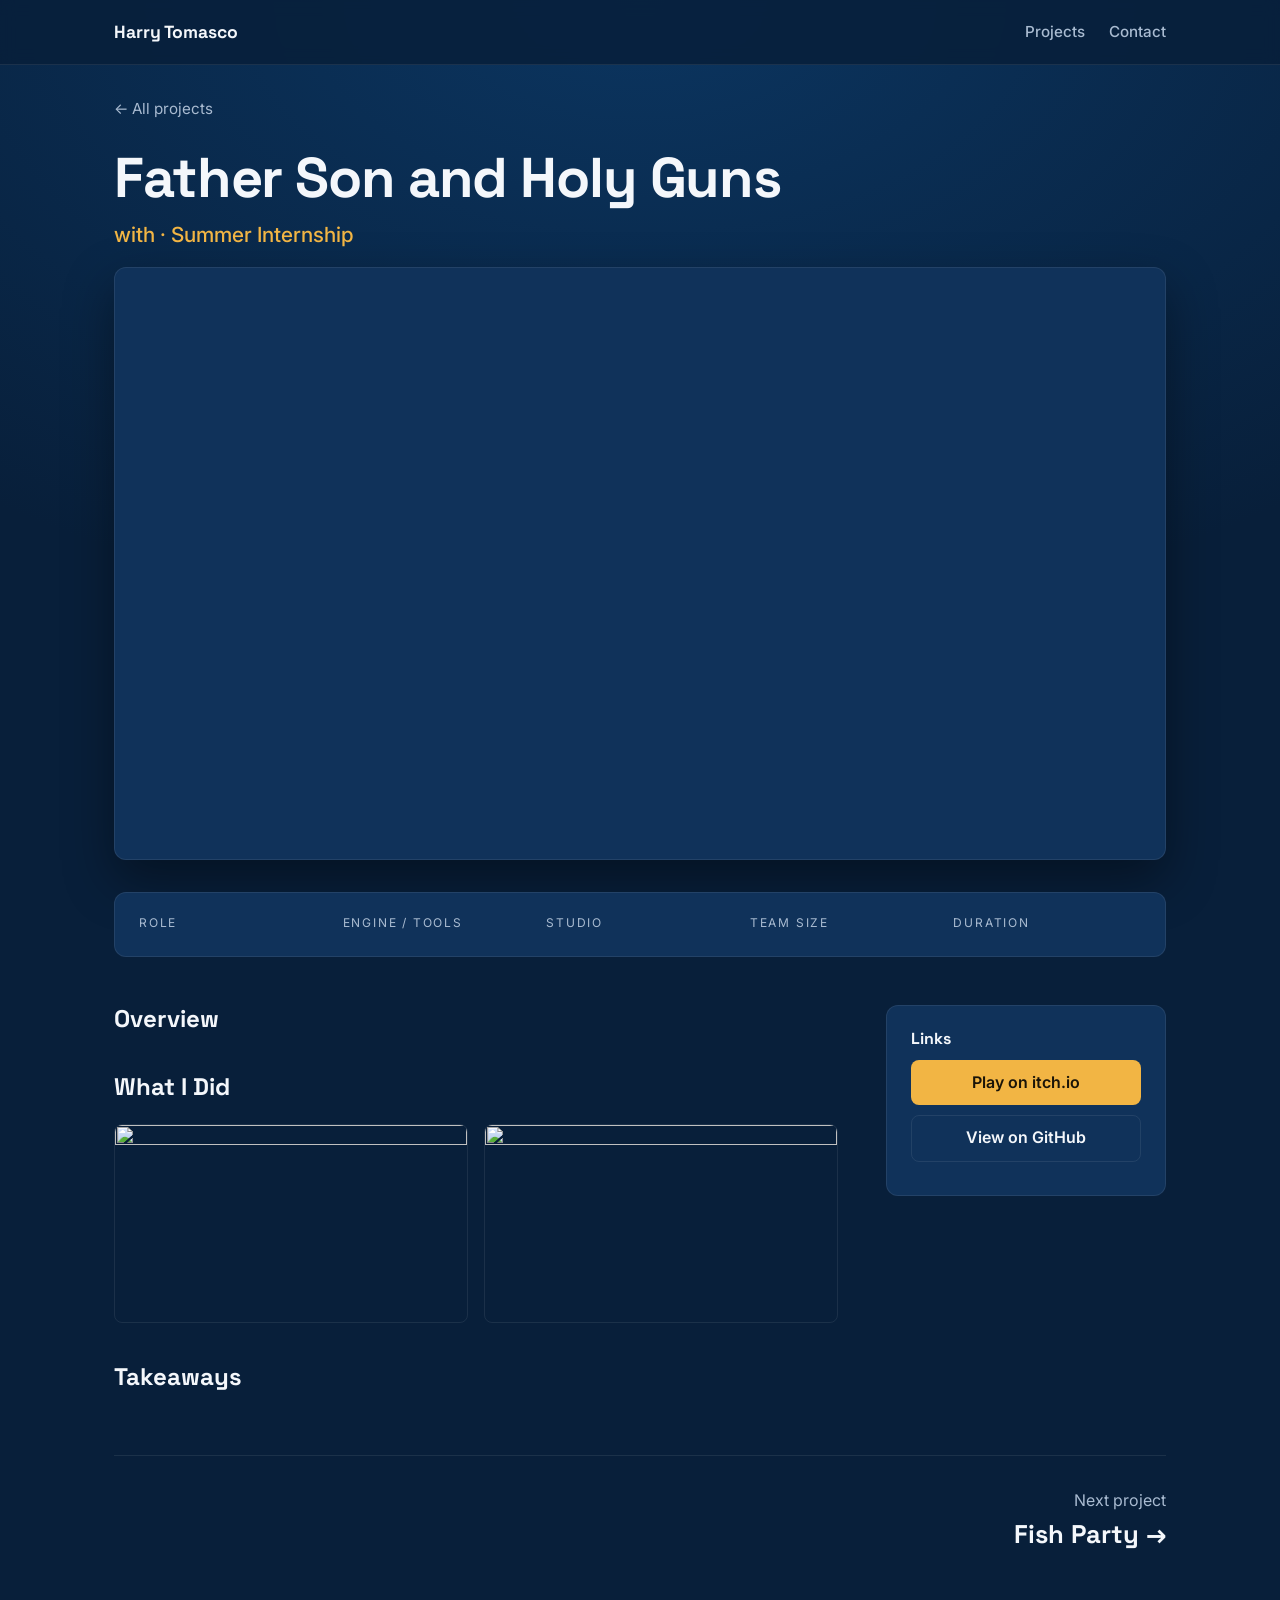
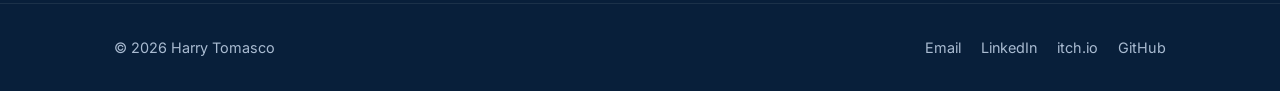
==== projects/father-son-and-holy-guns.html @ 07d0d864 "added all sub pages" ====
<!DOCTYPE html>
<html lang="en">
<head>
  <meta charset="UTF-8">
  <meta name="viewport" content="width=device-width, initial-scale=1.0">
  <title>Father Son and Holy Guns — Harry Tomasco</title>
  <!-- "../" because this file is one folder down from the site root -->
  <link rel="stylesheet" href="../css/style.css">
</head>
<body>

  <nav class="nav">
    <div class="container">
      <a class="nav-name" href="../index.html">Harry Tomasco</a>
      <div class="nav-links">
        <a href="../index.html#projects">Projects</a>
        <a href="../index.html#contact">Contact</a>
      </div>
    </div>
  </nav>

  <main class="container">
    <a class="back-link" href="../index.html#projects">&larr; All projects</a>

    <!-- ===== TITLE ===== -->
    <header class="project-header">
      <h1>Father Son and Holy Guns</h1>
      <p class="subtitle">with <!-- STUDIO NAME --> &middot; Summer Internship</p>
    </header>

    <!-- ===== MAIN MEDIA (pick ONE, delete the others) ===== -->
    <div class="media-main">
      <!-- Option A: YouTube — replace VIDEO_ID with the part after "watch?v=" -->
      <div class="video-embed">
        <iframe src="https://www.youtube.com/embed/VIDEO_ID" title="Father Son and Holy Guns video" allowfullscreen></iframe>
      </div>

      <!-- Option B: image or GIF
      <img src="../images/father-son-and-holy-guns/main.gif" alt="Father Son and Holy Guns gameplay"> -->

      <!-- Option C: looping MP4
      <video src="../images/father-son-and-holy-guns/main.mp4" autoplay loop muted playsinline></video> -->
    </div>

    <!-- ===== QUICK FACTS (edit labels or delete rows freely) ===== -->
    <dl class="meta">
      <div><dt>Role</dt><dd><!-- YOUR ROLE --></dd></div>
      <div><dt>Engine / Tools</dt><dd><!-- e.g. Unity, FMOD --></dd></div>
      <div><dt>Studio</dt><dd><!-- STUDIO NAME --></dd></div>
      <div><dt>Team Size</dt><dd><!-- e.g. 4 --></dd></div>
      <div><dt>Duration</dt><dd><!-- e.g. 12 weeks --></dd></div>
    </dl>

    <!-- ===== WRITEUP + SIDEBAR ===== -->
    <div class="project-layout">

      <article class="writeup">
        <h2>Overview</h2>
        <p><!-- YOUR TEXT HERE --></p>

        <h2>What I Did</h2>
        <p><!-- YOUR TEXT HERE --></p>
        <!-- Bullet list version:
        <ul>
          <li></li>
        </ul> -->

        <!-- Screenshot / GIF gallery — copy a <figure> per image -->
        <div class="gallery">
          <figure>
            <img src="../images/father-son-and-holy-guns/shot1.png" alt="">
            <figcaption><!-- OPTIONAL CAPTION --></figcaption>
          </figure>
          <figure>
            <img src="../images/father-son-and-holy-guns/shot2.png" alt="">
            <figcaption></figcaption>
          </figure>
        </div>

        <h2>Takeaways</h2>
        <p><!-- YOUR TEXT HERE --></p>
      </article>

      <aside class="sidebar">
        <h3>Links</h3>
        <!-- Delete any you don't need -->
        <a class="button" href="#">Play on itch.io</a>
        <a class="button secondary" href="#">View on GitHub</a>
      </aside>

    </div>

    <!-- ===== NEXT PROJECT ===== -->
    <a class="next-project" href="fish-party.html">
      Next project
      <strong>Fish Party &rarr;</strong>
    </a>
  </main>

  <footer class="footer">
    <div class="container">
      <span>&copy; 2026 Harry Tomasco</span>
      <div class="footer-links">
        <a href="mailto:YOUR_EMAIL_HERE">Email</a>
        <a href="#">LinkedIn</a>
        <a href="#">itch.io</a>
        <a href="#">GitHub</a>
      </div>
    </div>
  </footer>

</body>
</html>
---- css/style.css ----
/* =========================================================
   Harry Tomasco — Portfolio styles
   Change the variables below to restyle the whole site.
   ========================================================= */
@import url("https://fonts.googleapis.com/css2?family=Space+Grotesk:wght@500;700&family=Inter:wght@400;500;600&display=swap");

:root {
  --bg: #081f3a;            /* page background */
  --bg-2: #0b3560;          /* glow at the top of the page */
  --card: #10325a;          /* card / panel color */
  --border: rgba(255, 255, 255, 0.08);
  --text: #f4f7fb;
  --text-dim: #a9bbd1;
  --accent: #f2b544;        /* buttons, subtitle */
  --on-accent: #1a1408;     /* text on buttons */
  --accent-2: #4fd1c5;      /* tags */
  --radius: 12px;
  --max-width: 1100px;
  --font-head: "Space Grotesk", system-ui, sans-serif;
  --font-body: "Inter", system-ui, sans-serif;
}

* { box-sizing: border-box; }

html { scroll-behavior: smooth; background: var(--bg); }

body {
  margin: 0;
  background: radial-gradient(ellipse 120% 900px at top, var(--bg-2) 0%, var(--bg) 70%) no-repeat var(--bg);
  min-height: 100vh;
  color: var(--text);
  font-family: var(--font-body);
  line-height: 1.6;
}

h1, h2, h3 { font-family: var(--font-head); line-height: 1.15; }

a { color: var(--accent); }

img { max-width: 100%; }

.container {
  max-width: var(--max-width);
  margin: 0 auto;
  padding: 0 1.5rem;
}

/* ===== Nav ===== */
.nav {
  position: sticky;
  top: 0;
  z-index: 10;
  background: color-mix(in srgb, var(--bg) 85%, transparent);
  backdrop-filter: blur(8px);
  border-bottom: 1px solid var(--border);
}
.nav .container {
  display: flex;
  align-items: center;
  justify-content: space-between;
  height: 64px;
}
.nav-name {
  font-family: var(--font-head);
  font-weight: 700;
  color: var(--text);
  text-decoration: none;
  font-size: 1.1rem;
}
.nav-links { display: flex; gap: 1.5rem; }
.nav-links a {
  color: var(--text-dim);
  text-decoration: none;
  font-weight: 500;
  font-size: 0.95rem;
}
.nav-links a:hover { color: var(--text); }

/* ===== Hero ===== */
.hero {
  text-align: center;
  padding: 5rem 0 3rem;
}
.hero h1 {
  margin: 0;
  font-size: clamp(2.5rem, 7vw, 4.5rem);
  letter-spacing: -0.02em;
}
.subtitle {
  margin: 0.5rem 0 0;
  font-size: clamp(1rem, 2.5vw, 1.3rem);
  color: var(--accent);
  font-weight: 500;
}
.hero-blurb {
  max-width: 600px;
  margin: 1rem auto 0;
  color: var(--text-dim);
}
.hero-blurb:empty { display: none; }

.hero-media {
  margin: 3rem auto 0;
  max-width: 900px;
  border-radius: var(--radius);
  overflow: hidden;
  border: 1px solid var(--border);
  box-shadow: 0 20px 60px rgba(0, 0, 0, 0.45),
              0 0 0 1px color-mix(in srgb, var(--accent) 15%, transparent);
  background: var(--card);
  aspect-ratio: 16 / 9;
}
.hero-media img,
.hero-media video {
  width: 100%;
  height: 100%;
  object-fit: cover;
  display: block;
}

/* ===== FunRug Studio blurb ===== */
.studio-blurb {
  display: flex;
  align-items: center;
  justify-content: center;
  gap: 1.75rem;
  max-width: 800px;
  padding-top: 3.5rem;
  padding-bottom: 1rem;
}
.studio-logo {
  width: 110px;
  height: 110px;
  object-fit: contain;
  flex-shrink: 0;
}
.studio-blurb p { margin: 0 0 0.5rem; color: var(--text-dim); font-size: 1.05rem; }

/* Plain text link instead of a button */
.text-link {
  color: var(--text);
  text-decoration: none;
  font-weight: 500;
  border-bottom: 1px solid var(--border);
  padding-bottom: 2px;
}
.text-link:hover { color: var(--accent); border-color: var(--accent); }

/* ===== Section headings ===== */
.section { padding: 3rem 0 4rem; }
.section-title {
  font-size: 0.85rem;
  font-family: var(--font-body);
  font-weight: 600;
  letter-spacing: 0.2em;
  text-transform: uppercase;
  color: var(--text-dim);
  display: flex;
  align-items: center;
  gap: 1rem;
  margin: 0 0 2rem;
}
.section-title::after {
  content: "";
  flex: 1;
  height: 1px;
  background: var(--border);
}

/* ===== Project cards ===== */
.project-grid {
  display: grid;
  gap: 3.5rem;   /* space between project cards */
}

.project-card {
  display: grid;
  grid-template-columns: 2fr 3fr;   /* text ~40% on the left, media ~60% on the right */
  background: var(--card);
  border: 1px solid var(--border);
  border-radius: var(--radius);
  overflow: hidden;
  transition: transform 0.2s, box-shadow 0.2s;
}
.project-card:hover {
  transform: translateY(-4px);
  box-shadow: 0 16px 40px rgba(0, 0, 0, 0.4);
}

.project-media {
  display: block;
  order: 2;          /* puts media on the right; delete this line to move it left */
  min-height: 300px;
  background: linear-gradient(135deg, var(--bg-2), var(--bg));
  overflow: hidden;
}
.project-media img,
.project-media video {
  width: 100%;
  height: 100%;
  object-fit: cover;
  display: block;
  transition: transform 0.4s;
}
.project-card:hover .project-media img { transform: scale(1.03); }

.project-body {
  display: flex;
  flex-direction: column;
  justify-content: center;
  padding: 2rem 2.25rem;
}

.project-logo {
  max-width: 100%;
  max-height: 90px;
  width: auto;
  object-fit: contain;
  align-self: flex-start;
  margin-bottom: 1rem;
}
.project-body h3 { margin: 0 0 1rem; font-size: 1.8rem; }
.project-body p { margin: 0 0 1.5rem; color: var(--text-dim); }

/* Small labels like "Unity" or "Systems Design" */
.tags {
  display: flex;
  flex-wrap: wrap;
  gap: 0.4rem;
  margin: 0 0 0.75rem;
  list-style: none;
  padding: 0;
}
.tags:empty { display: none; }
.tags li {
  font-size: 0.75rem;
  font-weight: 600;
  color: var(--accent-2);
  background: color-mix(in srgb, var(--accent-2) 10%, transparent);
  border: 1px solid color-mix(in srgb, var(--accent-2) 25%, transparent);
  padding: 0.15rem 0.6rem;
  border-radius: 999px;
}

/* ===== Buttons ===== */
.button {
  display: inline-block;
  align-self: flex-start;
  background: var(--accent);
  color: var(--on-accent);
  text-decoration: none;
  font-weight: 600;
  padding: 0.6rem 1.2rem;
  border-radius: 8px;
  transition: transform 0.15s, filter 0.15s;
}
.button:hover { transform: translateY(-2px); filter: brightness(1.08); }

.button.secondary {
  background: transparent;
  color: var(--text);
  border: 1px solid var(--border);
}
.button.secondary:hover { border-color: var(--accent); }

.button-row { display: flex; flex-wrap: wrap; gap: 0.75rem; margin: 1.5rem 0; }

/* ===== Footer ===== */
.footer {
  border-top: 1px solid var(--border);
  padding: 2rem 0;
  color: var(--text-dim);
  font-size: 0.9rem;
}
.footer .container {
  display: flex;
  flex-wrap: wrap;
  justify-content: space-between;
  gap: 1rem;
}
.footer-links { display: flex; gap: 1.25rem; }
.footer-links a { color: var(--text-dim); text-decoration: none; }
.footer-links a:hover { color: var(--accent); }

/* =========================================================
   Project pages
   ========================================================= */
.back-link {
  display: inline-block;
  margin-top: 2rem;
  color: var(--text-dim);
  text-decoration: none;
  font-size: 0.95rem;
}
.back-link:hover { color: var(--accent); }

.project-header { padding: 1.5rem 0 1rem; }
.project-header h1 {
  margin: 0;
  font-size: clamp(2.2rem, 6vw, 3.5rem);
  letter-spacing: -0.02em;
}
.project-header .subtitle:empty { display: none; }

/* Role / Engine / Team / Duration row */
.meta {
  display: grid;
  grid-template-columns: repeat(auto-fit, minmax(160px, 1fr));
  gap: 1rem;
  margin: 2rem 0;
  padding: 1.25rem 1.5rem;
  background: var(--card);
  border: 1px solid var(--border);
  border-radius: var(--radius);
}
.meta dt {
  font-size: 0.75rem;
  letter-spacing: 0.15em;
  text-transform: uppercase;
  color: var(--text-dim);
}
.meta dd { margin: 0.25rem 0 0; font-weight: 600; }

.media-main {
  border-radius: var(--radius);
  overflow: hidden;
  border: 1px solid var(--border);
  box-shadow: 0 20px 50px rgba(0, 0, 0, 0.4);
  background: var(--card);
}
.media-main img,
.media-main video { width: 100%; display: block; }

/* 16:9 YouTube embed */
.video-embed { position: relative; aspect-ratio: 16 / 9; }
.video-embed iframe {
  position: absolute;
  inset: 0;
  width: 100%;
  height: 100%;
  border: 0;
}

/* Two-column layout: writeup on the left, sidebar on the right */
.project-layout {
  display: grid;
  grid-template-columns: 1fr 280px;
  gap: 3rem;
  margin: 3rem 0;
}
.writeup h2 { font-size: 1.5rem; margin: 2.5rem 0 0.75rem; }
.writeup h2:first-child { margin-top: 0; }
.writeup p, .writeup li { color: var(--text-dim); }

.sidebar {
  align-self: start;
  position: sticky;
  top: 88px;
  background: var(--card);
  border: 1px solid var(--border);
  border-radius: var(--radius);
  padding: 1.5rem;
}
.sidebar h3 { margin: 0 0 0.75rem; font-size: 1rem; }
.sidebar .button { display: block; text-align: center; margin-bottom: 0.6rem; }

/* Screenshot / GIF gallery */
.gallery {
  display: grid;
  grid-template-columns: repeat(auto-fill, minmax(260px, 1fr));
  gap: 1rem;
  margin: 1.5rem 0;
}
.gallery figure { margin: 0; }
.gallery img,
.gallery video {
  width: 100%;
  aspect-ratio: 16 / 9;
  object-fit: cover;
  border-radius: 8px;
  border: 1px solid var(--border);
  display: block;
}
.gallery figcaption {
  font-size: 0.85rem;
  color: var(--text-dim);
  margin-top: 0.4rem;
}
.gallery figcaption:empty { display: none; }

/* Next project link at the bottom */
.next-project {
  display: block;
  text-align: right;
  padding: 2rem 0 3rem;
  border-top: 1px solid var(--border);
  text-decoration: none;
  color: var(--text-dim);
}
.next-project strong {
  display: block;
  font-family: var(--font-head);
  font-size: 1.6rem;
  color: var(--text);
}
.next-project:hover strong { color: var(--accent); }

/* ===== Mobile ===== */
@media (max-width: 800px) {
  .project-card { grid-template-columns: 1fr; }
  .project-media { order: 0; min-height: 0; aspect-ratio: 16 / 9; }
  .project-body { padding: 1.5rem; }
  .project-grid { gap: 2.5rem; }
  .project-layout { grid-template-columns: 1fr; gap: 2rem; }
  .sidebar { position: static; }
  .nav-links { gap: 1rem; }
  .hero { padding-top: 3rem; }
  .studio-blurb { flex-direction: column; text-align: center; gap: 1rem; }
}
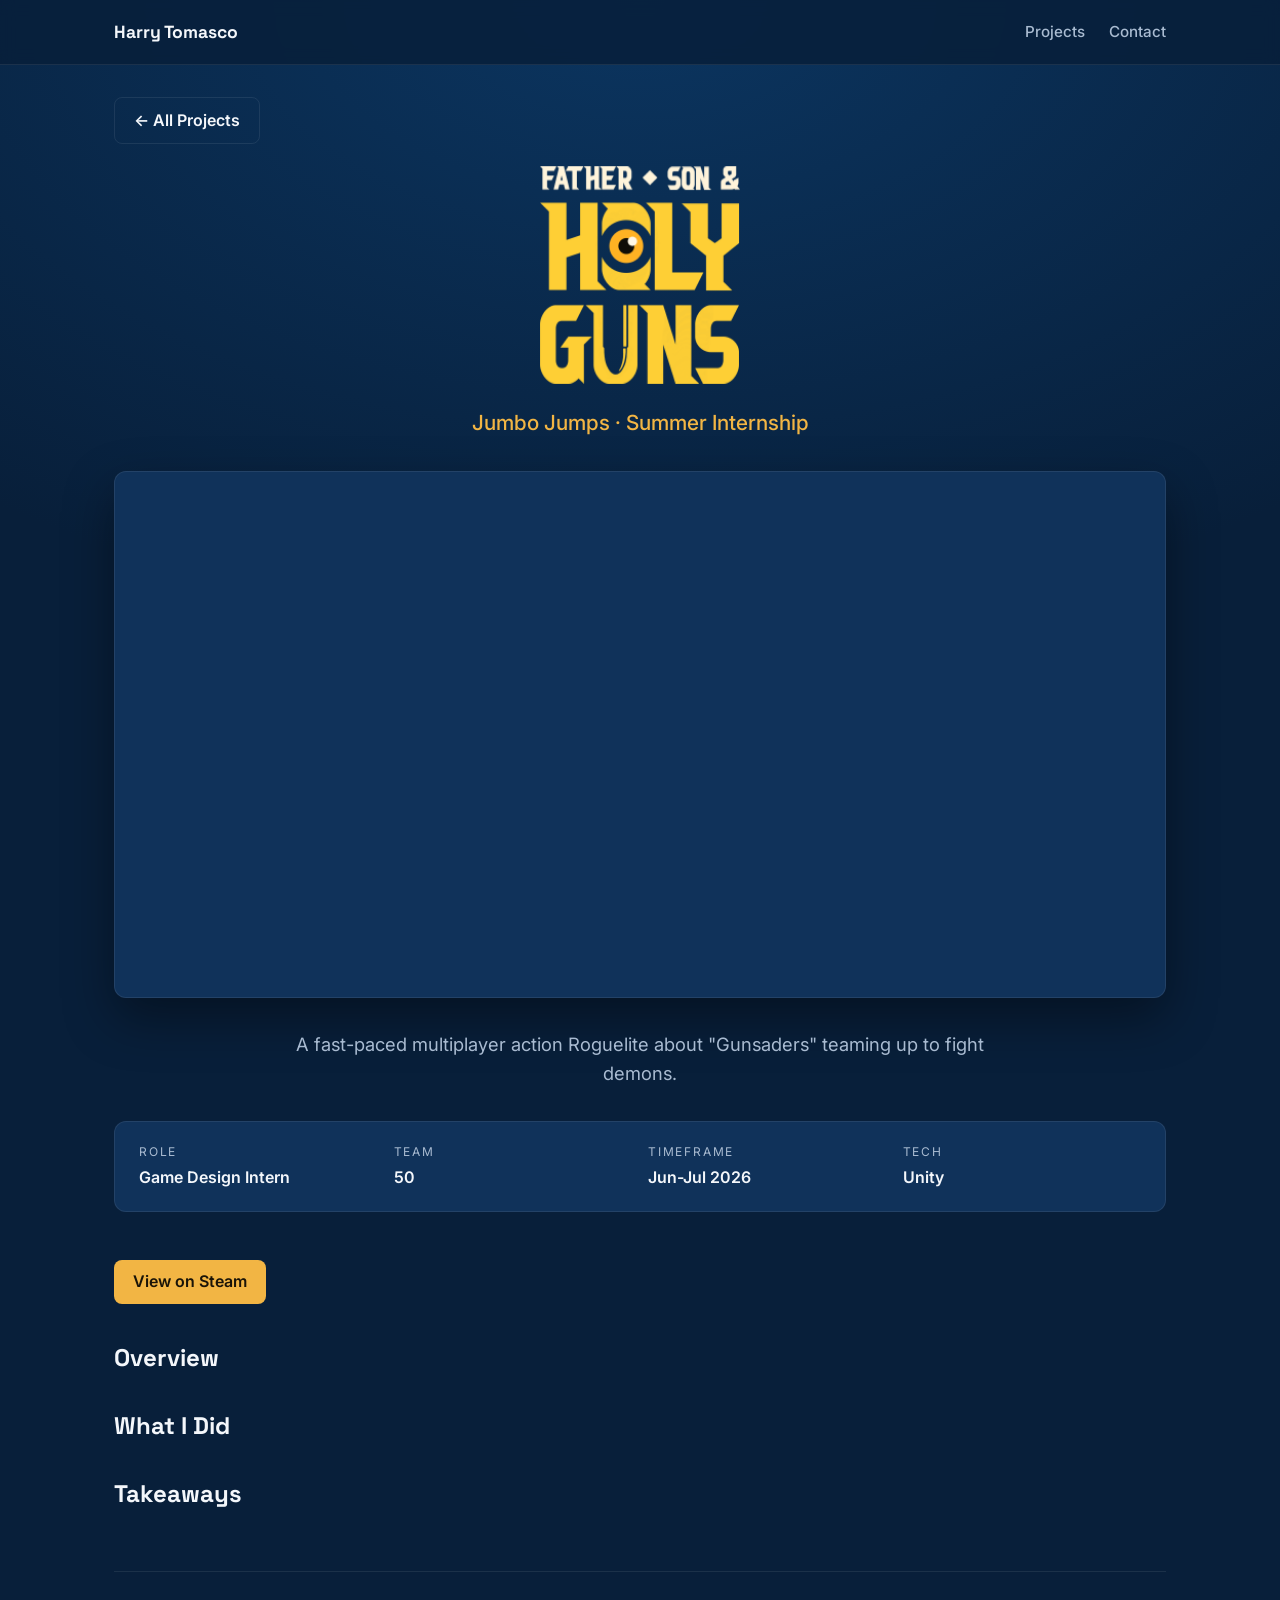
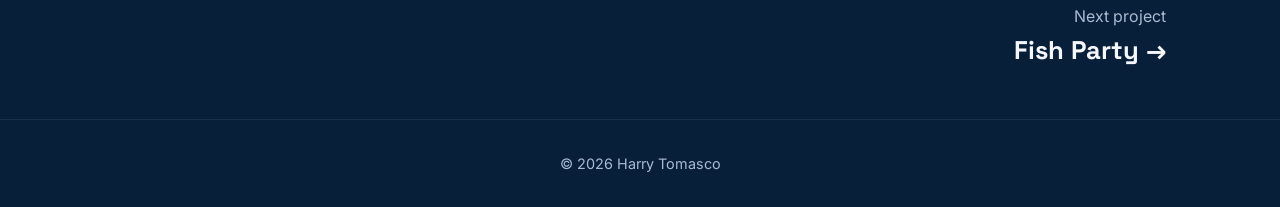
==== commit 861cc079: "working on formatting for individual pages" ====
--- a/projects/father-son-and-holy-guns.html
+++ b/projects/father-son-and-holy-guns.html
@@ -4,7 +4,8 @@
   <meta charset="UTF-8">
   <meta name="viewport" content="width=device-width, initial-scale=1.0">
   <title>Father Son and Holy Guns — Harry Tomasco</title>
-  <!-- "../" because this file is one folder down from the site root -->
+  <!-- "../" because this file is one folder down from the site root.
+       Every image/video path on this page needs "../" at the front too. -->
   <link rel="stylesheet" href="../css/style.css">
 </head>
 <body>
@@ -20,41 +21,39 @@
   </nav>
 
   <main class="container">
-    <a class="back-link" href="../index.html#projects">&larr; All projects</a>
+    <a class="button secondary back-button" href="../index.html#projects">&larr; All Projects</a>
 
     <!-- ===== TITLE ===== -->
     <header class="project-header">
-      <h1>Father Son and Holy Guns</h1>
-      <p class="subtitle">with <!-- STUDIO NAME --> &middot; Summer Internship</p>
+      <img class="project-logo" src="../images/father-son-and-holy-guns/fshg-logo.png" alt="Father Son and Holy Guns"
+           onerror="this.outerHTML='<h1>Father Son and Holy Guns</h1>'">
+      <p class="subtitle">Jumbo Jumps &middot; Summer Internship</p>
     </header>
 
-    <!-- ===== MAIN MEDIA (pick ONE, delete the others) ===== -->
+    <!-- ===== MAIN MEDIA ===== -->
     <div class="media-main">
-      <!-- Option A: YouTube — replace VIDEO_ID with the part after "watch?v=" -->
-      <div class="video-embed">
-        <iframe src="https://www.youtube.com/embed/VIDEO_ID" title="Father Son and Holy Guns video" allowfullscreen></iframe>
-      </div>
-
-      <!-- Option B: image or GIF
-      <img src="../images/father-son-and-holy-guns/main.gif" alt="Father Son and Holy Guns gameplay"> -->
-
-      <!-- Option C: looping MP4
-      <video src="../images/father-son-and-holy-guns/main.mp4" autoplay loop muted playsinline></video> -->
+      <video src="../images/father-son-and-holy-guns/fshg.mp4" autoplay loop muted playsinline></video>
     </div>
 
-    <!-- ===== QUICK FACTS (edit labels or delete rows freely) ===== -->
+    <!-- ===== SUMMARY (same as the home page card) ===== -->
+    <p class="project-summary">A fast-paced multiplayer action Roguelite about "Gunsaders" teaming up to fight demons.</p>
+
+    <!-- ===== QUICK FACTS ===== -->
     <dl class="meta">
-      <div><dt>Role</dt><dd><!-- YOUR ROLE --></dd></div>
-      <div><dt>Engine / Tools</dt><dd><!-- e.g. Unity, FMOD --></dd></div>
-      <div><dt>Studio</dt><dd><!-- STUDIO NAME --></dd></div>
-      <div><dt>Team Size</dt><dd><!-- e.g. 4 --></dd></div>
-      <div><dt>Duration</dt><dd><!-- e.g. 12 weeks --></dd></div>
+      <div><dt>Role</dt><dd>Game Design Intern</dd></div>
+      <div><dt>Team</dt><dd>50</dd></div>
+      <div><dt>Timeframe</dt><dd>Jun-Jul 2026</dd></div>
+      <div><dt>Tech</dt><dd>Unity</dd></div>
     </dl>
 
-    <!-- ===== WRITEUP + SIDEBAR ===== -->
+    <!-- ===== WRITEUP (left) + SCREENSHOTS (right) ===== -->
     <div class="project-layout">
 
       <article class="writeup">
+        <div class="button-row">
+          <a class="button" href="https://store.steampowered.com/app/2840880/Father_Son_and_Holy_Guns/" target="_blank">View on Steam</a>
+        </div>
+
         <h2>Overview</h2>
         <p><!-- YOUR TEXT HERE --></p>
 
@@ -65,30 +64,40 @@
           <li></li>
         </ul> -->
 
-        <!-- Screenshot / GIF gallery — copy a <figure> per image -->
-        <div class="gallery">
-          <figure>
-            <img src="../images/father-son-and-holy-guns/shot1.png" alt="">
-            <figcaption><!-- OPTIONAL CAPTION --></figcaption>
-          </figure>
-          <figure>
-            <img src="../images/father-son-and-holy-guns/shot2.png" alt="">
-            <figcaption></figcaption>
-          </figure>
-        </div>
-
         <h2>Takeaways</h2>
         <p><!-- YOUR TEXT HERE --></p>
       </article>
 
-      <aside class="sidebar">
-        <h3>Links</h3>
-        <!-- Delete any you don't need -->
-        <a class="button" href="#">Play on itch.io</a>
-        <a class="button secondary" href="#">View on GitHub</a>
+      <!-- Screenshots stack on the right. Copy a <figure> per image;
+           a figure whose image is missing hides itself. -->
+      <aside class="shots">
+        <figure>
+          <img src="../images/father-son-and-holy-guns/shot1.png" alt="Father Son and Holy Guns screenshot" onerror="this.parentElement.remove()">
+          <figcaption><!-- OPTIONAL CAPTION --></figcaption>
+        </figure>
+        <figure>
+          <img src="../images/father-son-and-holy-guns/shot2.png" alt="Father Son and Holy Guns screenshot" onerror="this.parentElement.remove()">
+          <figcaption></figcaption>
+        </figure>
+        <figure>
+          <img src="../images/father-son-and-holy-guns/shot3.png" alt="Father Son and Holy Guns screenshot" onerror="this.parentElement.remove()">
+          <figcaption></figcaption>
+        </figure>
       </aside>
 
     </div>
+
+    <!-- ===== DEMO REEL (optional) =====
+         To turn it on: delete the two "REMOVE THIS LINE" lines below, then
+         replace VIDEO_ID with the code after "watch?v=" in your YouTube link. -->
+    <!-- REMOVE THIS LINE
+    <section class="demo-reel">
+      <h2>Demo Reel</h2>
+      <div class="video-embed">
+        <iframe src="https://www.youtube.com/embed/VIDEO_ID" title="Father Son and Holy Guns demo reel" allowfullscreen></iframe>
+      </div>
+    </section>
+    REMOVE THIS LINE -->
 
     <!-- ===== NEXT PROJECT ===== -->
     <a class="next-project" href="fish-party.html">
@@ -100,12 +109,6 @@
   <footer class="footer">
     <div class="container">
       <span>&copy; 2026 Harry Tomasco</span>
-      <div class="footer-links">
-        <a href="mailto:YOUR_EMAIL_HERE">Email</a>
-        <a href="#">LinkedIn</a>
-        <a href="#">itch.io</a>
-        <a href="#">GitHub</a>
-      </div>
     </div>
   </footer>
 
--- a/css/style.css
+++ b/css/style.css
@@ -135,6 +135,13 @@
   flex-shrink: 0;
 }
 .studio-blurb p { margin: 0 0 0.5rem; color: var(--text-dim); font-size: 1.05rem; }
+.studio-blurb .studio-title {
+  font-family: var(--font-head);
+  font-weight: 700;
+  font-size: 1.3rem;
+  color: var(--text);
+  margin-bottom: 0.25rem;
+}
 
 /* Plain text link instead of a button */
 .text-link {
@@ -175,7 +182,10 @@
 
 .project-card {
   display: grid;
-  grid-template-columns: 2fr 3fr;   /* text ~40% on the left, media ~60% on the right */
+  grid-template-columns: 1fr 1.15fr;   /* text a bit narrower than media */
+  gap: 2.5rem;
+  align-items: center;                 /* media sits centered next to the text */
+  padding: 2.25rem;
   background: var(--card);
   border: 1px solid var(--border);
   border-radius: var(--radius);
@@ -190,9 +200,11 @@
 .project-media {
   display: block;
   order: 2;          /* puts media on the right; delete this line to move it left */
-  min-height: 300px;
-  background: linear-gradient(135deg, var(--bg-2), var(--bg));
+  aspect-ratio: 16 / 9;
+  border-radius: 8px;
   overflow: hidden;
+  background: var(--bg);
+  box-shadow: 0 12px 30px rgba(0, 0, 0, 0.35);
 }
 .project-media img,
 .project-media video {
@@ -208,19 +220,27 @@
   display: flex;
   flex-direction: column;
   justify-content: center;
-  padding: 2rem 2.25rem;
 }
 
 .project-logo {
+  /* Every logo fits inside the same 300 x 150 box, so wide AND tall
+     logos come out about the same visual size. */
+  width: 300px;
+  height: 150px;
   max-width: 100%;
-  max-height: 90px;
-  width: auto;
   object-fit: contain;
+  object-position: left center;
   align-self: flex-start;
-  margin-bottom: 1rem;
-}
+  margin-bottom: 1.25rem;
+}
+.project-logo.large { width: 360px; height: 180px; }
+.project-logo.small { width: 240px; height: 120px; }
+
+/* Keeps pixel art crisp when scaled up */
+.pixel-art,
+.pixelart { image-rendering: pixelated; }
 .project-body h3 { margin: 0 0 1rem; font-size: 1.8rem; }
-.project-body p { margin: 0 0 1.5rem; color: var(--text-dim); }
+.project-body p { margin: 0 0 1.25rem; color: var(--text-dim); }
 
 /* Small labels like "Unity" or "Systems Design" */
 .tags {
@@ -240,6 +260,53 @@
   border: 1px solid color-mix(in srgb, var(--accent-2) 25%, transparent);
   padding: 0.15rem 0.6rem;
   border-radius: 999px;
+}
+
+/* Role / Team / Timeframe / Tech — compact vertical list on each card */
+.project-facts {
+  list-style: none;
+  padding: 0;
+  margin: 0 0 1.25rem;
+  font-size: 0.9rem;
+  line-height: 1.4;
+}
+.project-facts li {
+  display: grid;
+  grid-template-columns: 85px 1fr;
+  gap: 0.5rem;
+  padding: 0.15rem 0;
+}
+.project-facts span {
+  font-size: 0.68rem;
+  font-weight: 600;
+  letter-spacing: 0.12em;
+  text-transform: uppercase;
+  color: var(--text-dim);
+  padding-top: 0.2rem;
+}
+
+/* "What I did" bullets under the details list */
+.project-role {
+  margin: 0 0 2rem;   /* space between the bullets and the buttons */
+  padding: 0.9rem 0 0 1.1rem;
+  border-top: 1px solid var(--border);
+  font-size: 0.9rem;
+  line-height: 1.45;
+  color: var(--text-dim);
+}
+.project-role:empty { display: none; }
+.project-role li { margin-bottom: 0.3rem; }
+.project-role li::marker { color: var(--accent); }
+
+/* More Info + Steam/itch.io buttons side by side */
+.card-actions { display: flex; flex-wrap: wrap; gap: 0.6rem; }
+.card-actions .button.secondary { align-self: center; }
+
+/* "with Studio Name · Summer Internship" line under the game name */
+.studio-credit {
+  margin: -0.5rem 0 1rem !important;
+  font-size: 0.9rem;
+  color: var(--text-dim);
 }
 
 /* ===== Buttons ===== */
@@ -265,6 +332,28 @@
 
 .button-row { display: flex; flex-wrap: wrap; gap: 0.75rem; margin: 1.5rem 0; }
 
+/* ===== Contact ===== */
+.contact-section {
+  text-align: center;
+  padding: 2rem 1.5rem 5rem;
+}
+.contact-section h2 {
+  margin: 0 0 0.75rem;
+  font-size: 2.2rem;
+}
+.contact-section p {
+  max-width: 560px;
+  margin: 0 auto 1.75rem;
+  color: var(--text-dim);
+  font-size: 1.1rem;
+}
+.contact-buttons {
+  display: flex;
+  flex-wrap: wrap;
+  justify-content: center;
+  gap: 0.75rem;
+}
+
 /* ===== Footer ===== */
 .footer {
   border-top: 1px solid var(--border);
@@ -275,7 +364,7 @@
 .footer .container {
   display: flex;
   flex-wrap: wrap;
-  justify-content: space-between;
+  justify-content: center;
   gap: 1rem;
 }
 .footer-links { display: flex; gap: 1.25rem; }
@@ -344,7 +433,7 @@
 /* Two-column layout: writeup on the left, sidebar on the right */
 .project-layout {
   display: grid;
-  grid-template-columns: 1fr 280px;
+  grid-template-columns: 1fr 1fr;   /* writeup left, screenshots right */
   gap: 3rem;
   margin: 3rem 0;
 }
@@ -388,6 +477,69 @@
 }
 .gallery figcaption:empty { display: none; }
 
+/* "← All Projects" button */
+.back-button { margin-top: 2rem; }
+
+/* Logo at the top of a project page — bigger and centered */
+.project-header {
+  display: flex;
+  flex-direction: column;
+  align-items: center;
+  text-align: center;
+  padding: 1rem 0 2rem;
+}
+.project-header .project-logo {
+  width: 520px;
+  height: 230px;
+  object-position: center;
+  align-self: center;
+  margin-bottom: 0.5rem;
+}
+.project-header h1 { margin-bottom: 0.25rem; }
+
+/* Game summary under the main video */
+.project-summary {
+  max-width: 760px;
+  margin: 2rem auto 0;
+  text-align: center;
+  font-size: 1.15rem;
+  color: var(--text-dim);
+}
+
+/* Store button above Overview */
+.writeup .button-row { margin: 0 0 2rem; }
+
+/* Screenshots stacked in the right column */
+.shots {
+  display: flex;
+  flex-direction: column;
+  gap: 1.25rem;
+}
+.shots figure { margin: 0; }
+.shots img,
+.shots video {
+  width: 100%;
+  display: block;
+  border-radius: 8px;
+  border: 1px solid var(--border);
+  box-shadow: 0 10px 25px rgba(0, 0, 0, 0.3);
+}
+.shots figcaption {
+  font-size: 0.85rem;
+  color: var(--text-dim);
+  margin-top: 0.4rem;
+}
+.shots figcaption:empty { display: none; }
+
+/* Optional demo reel section */
+.demo-reel { margin: 1rem 0 3rem; }
+.demo-reel h2 { font-size: 1.5rem; margin: 0 0 1rem; }
+.demo-reel .video-embed {
+  border-radius: var(--radius);
+  overflow: hidden;
+  border: 1px solid var(--border);
+}
+
 /* Next project link at the bottom */
 .next-project {
   display: block;
@@ -408,8 +560,10 @@
 /* ===== Mobile ===== */
 @media (max-width: 800px) {
   .project-card { grid-template-columns: 1fr; }
-  .project-media { order: 0; min-height: 0; aspect-ratio: 16 / 9; }
-  .project-body { padding: 1.5rem; }
+  .project-media { order: 0; }
+  .project-card { padding: 1.5rem; gap: 1.5rem; }
+  .project-logo { width: 240px; height: 120px; }
+  .project-header .project-logo { width: 100%; height: 160px; }
   .project-grid { gap: 2.5rem; }
   .project-layout { grid-template-columns: 1fr; gap: 2rem; }
   .sidebar { position: static; }
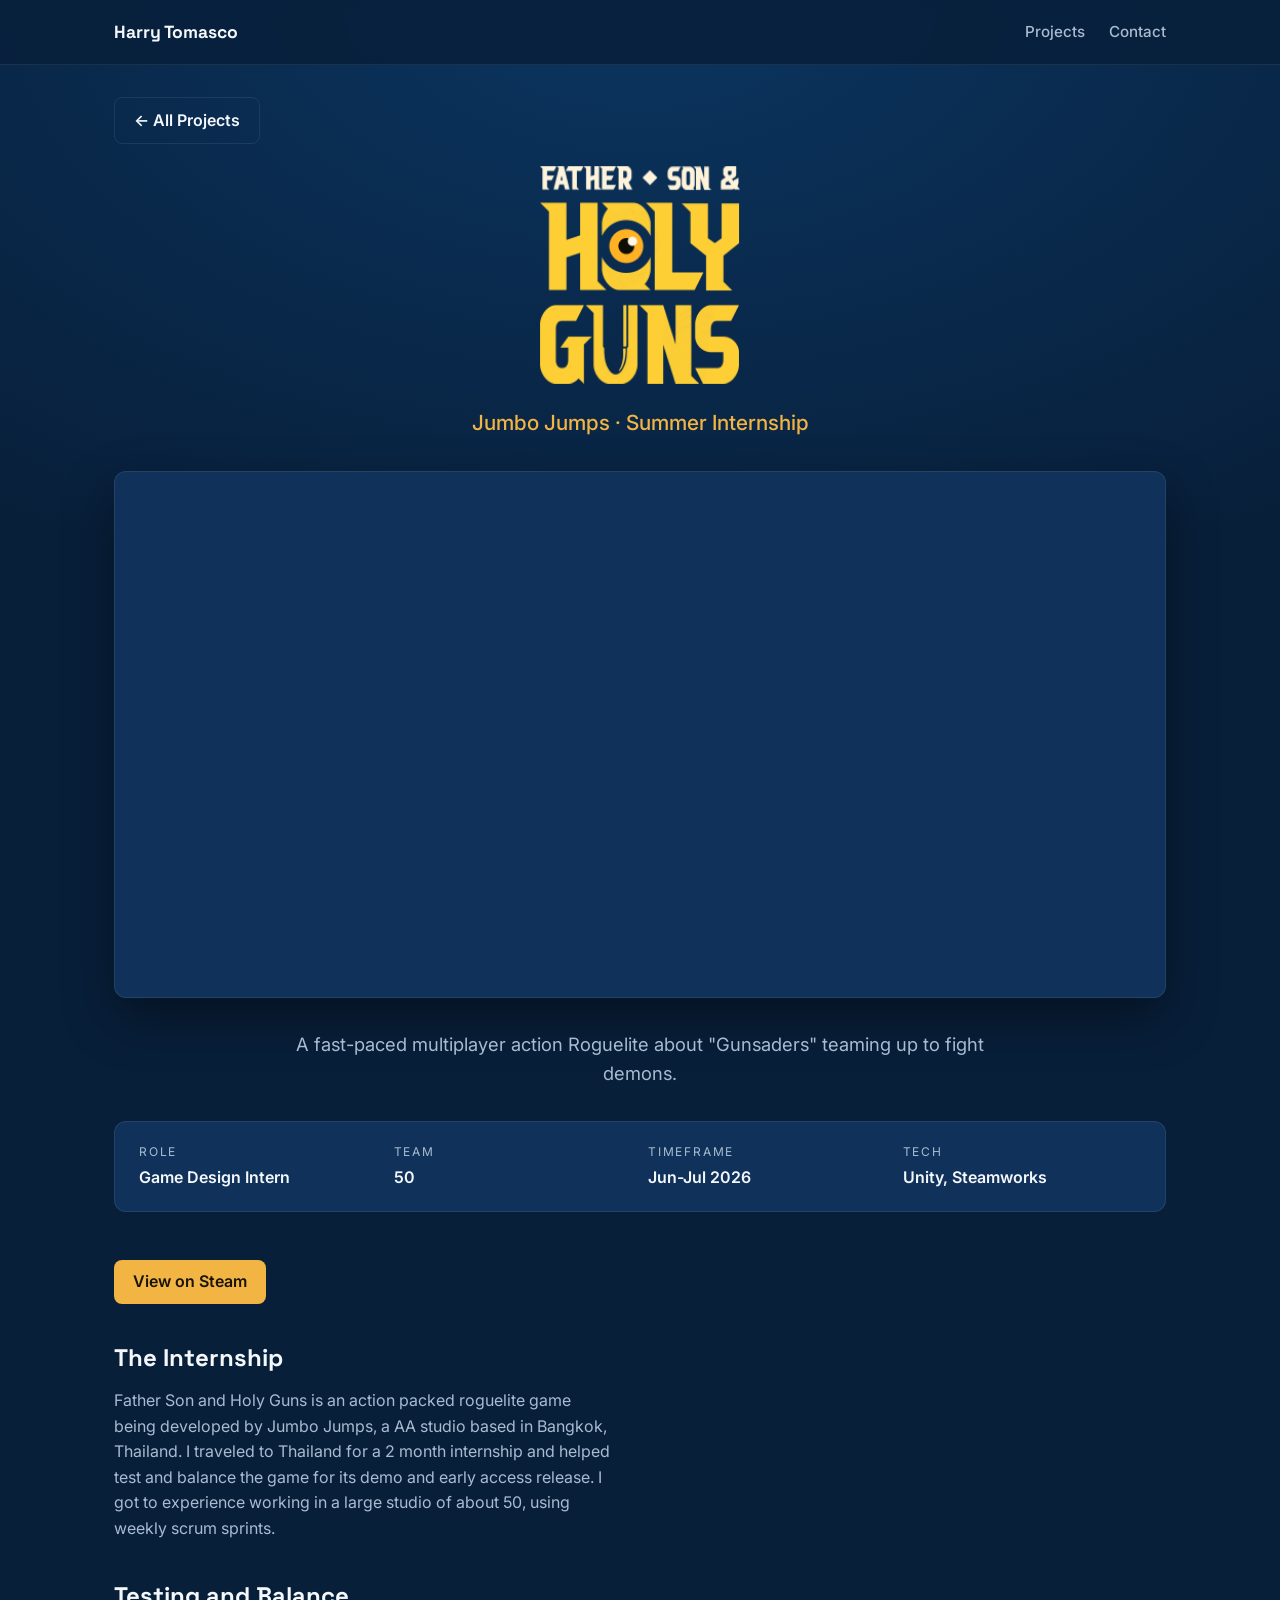
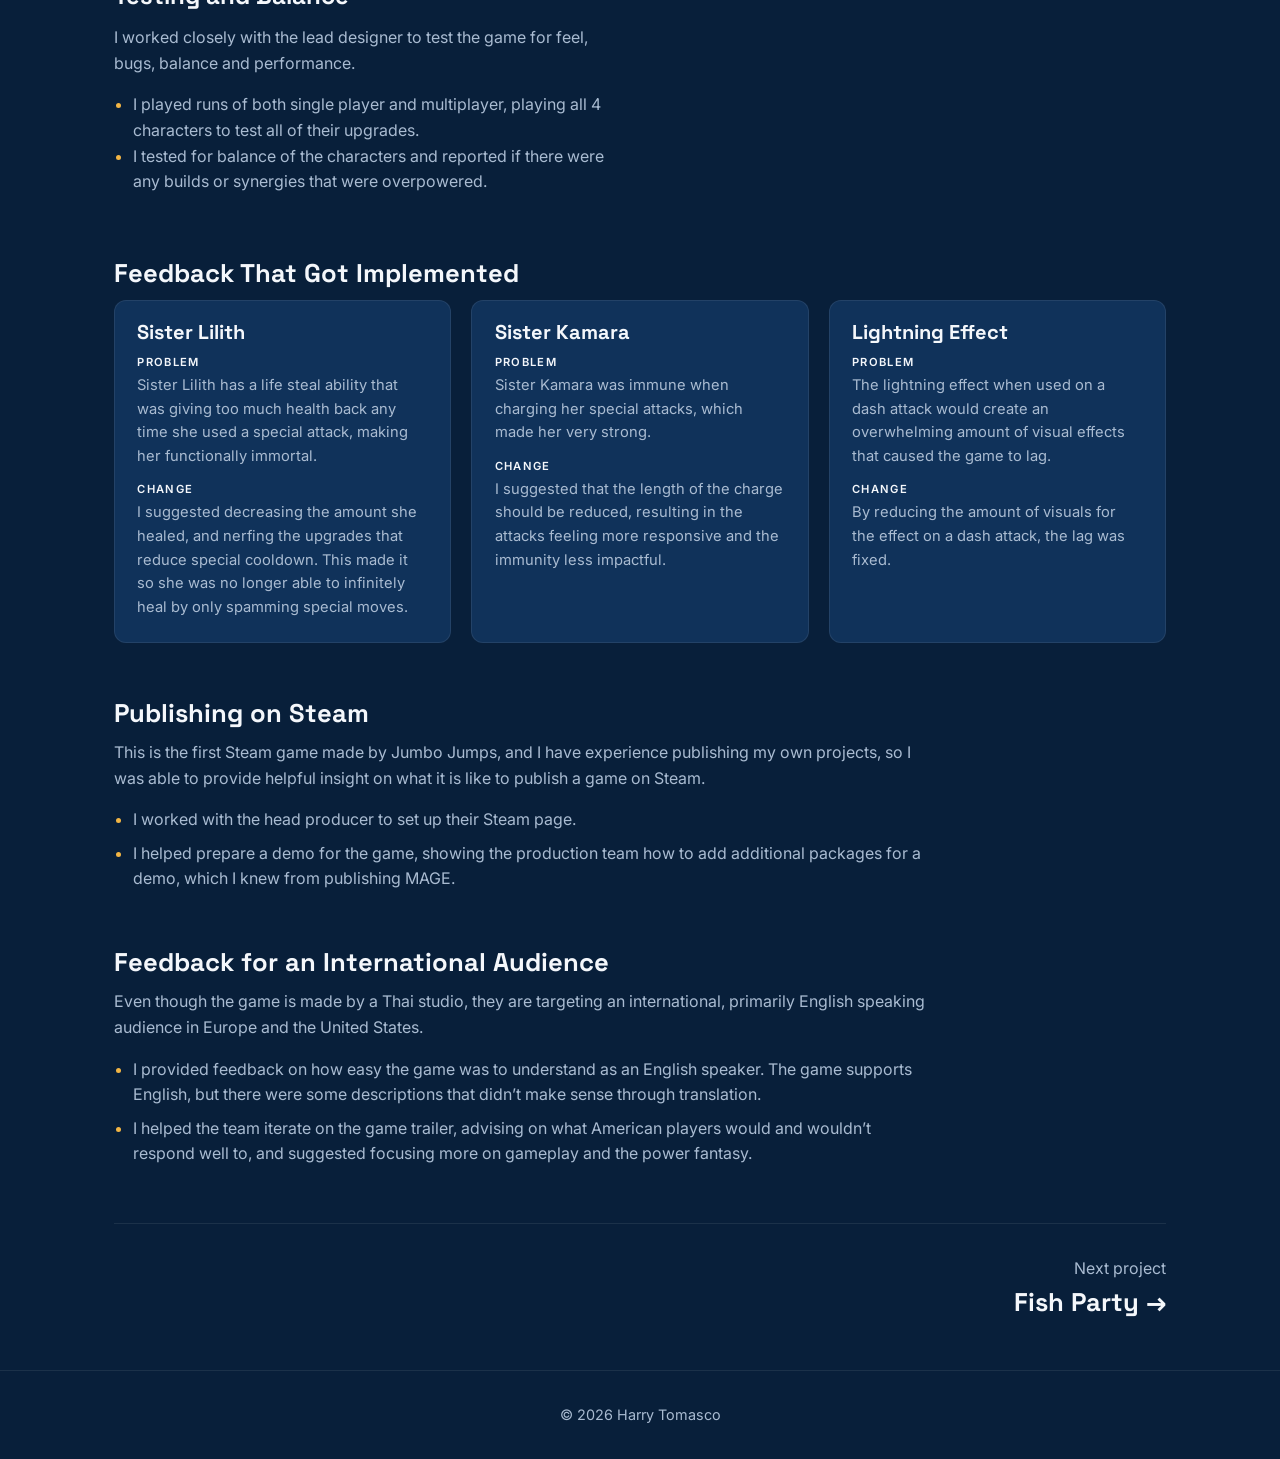
==== commit f277e566: "finished the content for father son and holy guns" ====
--- a/projects/father-son-and-holy-guns.html
+++ b/projects/father-son-and-holy-guns.html
@@ -43,7 +43,7 @@
       <div><dt>Role</dt><dd>Game Design Intern</dd></div>
       <div><dt>Team</dt><dd>50</dd></div>
       <div><dt>Timeframe</dt><dd>Jun-Jul 2026</dd></div>
-      <div><dt>Tech</dt><dd>Unity</dd></div>
+      <div><dt>Tech</dt><dd>Unity, Steamworks</dd></div>
     </dl>
 
     <!-- ===== WRITEUP (left) + SCREENSHOTS (right) ===== -->
@@ -54,18 +54,15 @@
           <a class="button" href="https://store.steampowered.com/app/2840880/Father_Son_and_Holy_Guns/" target="_blank">View on Steam</a>
         </div>
 
-        <h2>Overview</h2>
-        <p><!-- YOUR TEXT HERE --></p>
+        <h2>The Internship</h2>
+        <p>Father Son and Holy Guns is an action packed roguelite game being developed by Jumbo Jumps, a AA studio based in Bangkok, Thailand. I traveled to Thailand for a 2 month internship and helped test and balance the game for its demo and early access release. I got to experience working in a large studio of about 50, using weekly scrum sprints.</p>
 
-        <h2>What I Did</h2>
-        <p><!-- YOUR TEXT HERE --></p>
-        <!-- Bullet list version:
+        <h2>Testing and Balance</h2>
+        <p>I worked closely with the lead designer to test the game for feel, bugs, balance and performance.</p>
         <ul>
-          <li></li>
-        </ul> -->
-
-        <h2>Takeaways</h2>
-        <p><!-- YOUR TEXT HERE --></p>
+          <li>I played runs of both single player and multiplayer, playing all 4 characters to test all of their upgrades.</li>
+          <li>I tested for balance of the characters and reported if there were any builds or synergies that were overpowered.</li>
+        </ul>
       </article>
 
       <!-- Screenshots stack on the right. Copy a <figure> per image;
@@ -86,6 +83,59 @@
       </aside>
 
     </div>
+
+    <!-- ===== FEEDBACK THAT GOT IMPLEMENTED =====
+         Optional GIF spots in images/father-son-and-holy-guns/: lilith.gif, kamara.gif, lightning.gif.
+         Hidden until the file exists. -->
+    <section class="detail-section">
+      <h2>Feedback That Got Implemented</h2>
+      <div class="card-row">
+        <article class="detail-card">
+          <img class="card-gif" src="../images/father-son-and-holy-guns/lilith.gif" alt="Sister Lilith" onerror="this.remove()">
+          <h3>Sister Lilith</h3>
+          <dl class="pcr">
+            <dt>Problem</dt><dd>Sister Lilith has a life steal ability that was giving too much health back any time she used a special attack, making her functionally immortal.</dd>
+            <dt>Change</dt><dd>I suggested decreasing the amount she healed, and nerfing the upgrades that reduce special cooldown. This made it so she was no longer able to infinitely heal by only spamming special moves.</dd>
+          </dl>
+        </article>
+        <article class="detail-card">
+          <img class="card-gif" src="../images/father-son-and-holy-guns/kamara.gif" alt="Sister Kamara" onerror="this.remove()">
+          <h3>Sister Kamara</h3>
+          <dl class="pcr">
+            <dt>Problem</dt><dd>Sister Kamara was immune when charging her special attacks, which made her very strong.</dd>
+            <dt>Change</dt><dd>I suggested that the length of the charge should be reduced, resulting in the attacks feeling more responsive and the immunity less impactful.</dd>
+          </dl>
+        </article>
+        <article class="detail-card">
+          <img class="card-gif" src="../images/father-son-and-holy-guns/lightning.gif" alt="Lightning Effect" onerror="this.remove()">
+          <h3>Lightning Effect</h3>
+          <dl class="pcr">
+            <dt>Problem</dt><dd>The lightning effect when used on a dash attack would create an overwhelming amount of visual effects that caused the game to lag.</dd>
+            <dt>Change</dt><dd>By reducing the amount of visuals for the effect on a dash attack, the lag was fixed.</dd>
+          </dl>
+        </article>
+      </div>
+    </section>
+
+    <!-- ===== PUBLISHING ON STEAM ===== -->
+    <section class="detail-section">
+      <h2>Publishing on Steam</h2>
+      <p class="section-intro">This is the first Steam game made by Jumbo Jumps, and I have experience publishing my own projects, so I was able to provide helpful insight on what it is like to publish a game on Steam.</p>
+      <ul class="detail-list">
+        <li>I worked with the head producer to set up their Steam page.</li>
+        <li>I helped prepare a demo for the game, showing the production team how to add additional packages for a demo, which I knew from publishing MAGE.</li>
+      </ul>
+    </section>
+
+    <!-- ===== FEEDBACK FOR AN INTERNATIONAL AUDIENCE ===== -->
+    <section class="detail-section">
+      <h2>Feedback for an International Audience</h2>
+      <p class="section-intro">Even though the game is made by a Thai studio, they are targeting an international, primarily English speaking audience in Europe and the United States.</p>
+      <ul class="detail-list">
+        <li>I provided feedback on how easy the game was to understand as an English speaker. The game supports English, but there were some descriptions that didn’t make sense through translation.</li>
+        <li>I helped the team iterate on the game trailer, advising on what American players would and wouldn’t respond well to, and suggested focusing more on gameplay and the power fantasy.</li>
+      </ul>
+    </section>
 
     <!-- ===== DEMO REEL (optional) =====
          To turn it on: delete the two "REMOVE THIS LINE" lines below, then
--- a/css/style.css
+++ b/css/style.css
@@ -332,7 +332,7 @@
 
 .button-row { display: flex; flex-wrap: wrap; gap: 0.75rem; margin: 1.5rem 0; }
 
-/* ===== Contact ===== */
+/* ===== About Me + Contact ===== */
 .contact-section {
   text-align: center;
   padding: 2rem 1.5rem 5rem;
@@ -342,16 +342,24 @@
   font-size: 2.2rem;
 }
 .contact-section p {
-  max-width: 560px;
-  margin: 0 auto 1.75rem;
+  max-width: 680px;
+  margin: 0 auto 1rem;
   color: var(--text-dim);
   font-size: 1.1rem;
 }
 .contact-buttons {
+  margin-top: 1.75rem;
   display: flex;
   flex-wrap: wrap;
   justify-content: center;
   gap: 0.75rem;
+}
+
+.contact-section .studio-title {
+  font-family: var(--font-head);
+  font-weight: 700;
+  font-size: 1.3rem;
+  color: var(--text);
 }
 
 /* ===== Footer ===== */
@@ -540,6 +548,105 @@
   border: 1px solid var(--border);
 }
 
+/* ===== Project page: stats, detail cards ===== */
+.stats {
+  display: grid;
+  grid-template-columns: 1fr 1fr;
+  gap: 0.75rem;
+  margin: 0 0 1.5rem;
+}
+.stat {
+  background: var(--card);
+  border: 1px solid var(--border);
+  border-radius: 10px;
+  padding: 0.9rem 1.1rem;
+}
+.stat strong {
+  display: block;
+  font-family: var(--font-head);
+  font-size: 1.5rem;
+  color: var(--accent);
+  line-height: 1.2;
+}
+.stat span { font-size: 0.85rem; color: var(--text-dim); }
+
+.mini-heading {
+  font-size: 0.8rem;
+  letter-spacing: 0.15em;
+  text-transform: uppercase;
+  color: var(--text-dim);
+  margin: 0 0 0.5rem;
+}
+.writeup ul { padding-left: 1.2rem; }
+.writeup li::marker, .detail-card li::marker { color: var(--accent); }
+
+.detail-section { margin: 1rem 0 3.5rem; }
+.detail-section h2 { font-size: 1.6rem; margin: 0 0 0.75rem; }
+.section-intro { color: var(--text-dim); max-width: 820px; margin: 0 0 1.75rem; }
+
+.section-intro + .detail-list { margin-top: -0.75rem; }
+.detail-list {
+  max-width: 820px;
+  margin: 0;
+  padding-left: 1.2rem;
+  color: var(--text-dim);
+}
+.detail-list li { margin-bottom: 0.5rem; }
+.detail-list li::marker { color: var(--accent); }
+
+.card-row {
+  display: grid;
+  grid-template-columns: repeat(3, 1fr);
+  gap: 1.25rem;
+}
+.detail-card {
+  background: var(--card);
+  border: 1px solid var(--border);
+  border-radius: var(--radius);
+  padding: 1.25rem 1.4rem 1.4rem;
+}
+.card-gif {
+  width: calc(100% + 2.8rem);
+  max-width: none;   /* lets the GIF reach the card edges */
+  margin: -1.25rem -1.4rem 1.1rem;
+  aspect-ratio: 16 / 9;
+  object-fit: cover;
+  display: block;
+  border-radius: var(--radius) var(--radius) 0 0;
+}
+.detail-card h3 { margin: 0 0 0.6rem; font-size: 1.25rem; }
+.detail-card ul {
+  margin: 0;
+  padding-left: 1.1rem;
+  font-size: 0.92rem;
+  color: var(--text-dim);
+}
+.detail-card li { margin-bottom: 0.35rem; }
+
+.card-tag {
+  display: inline-block;
+  margin: -0.25rem 0 0.9rem;
+  font-size: 0.72rem;
+  font-weight: 600;
+  letter-spacing: 0.1em;
+  text-transform: uppercase;
+  color: var(--accent);
+  border: 1px solid color-mix(in srgb, var(--accent) 35%, transparent);
+  border-radius: 999px;
+  padding: 0.1rem 0.6rem;
+}
+.pcr { margin: 0; font-size: 0.92rem; }
+.pcr dt {
+  font-size: 0.7rem;
+  font-weight: 600;
+  letter-spacing: 0.12em;
+  text-transform: uppercase;
+  color: var(--text);
+  margin-top: 0.8rem;
+}
+.pcr dt:first-child { margin-top: 0; }
+.pcr dd { margin: 0.15rem 0 0; color: var(--text-dim); }
+
 /* Next project link at the bottom */
 .next-project {
   display: block;
@@ -558,12 +665,18 @@
 .next-project:hover strong { color: var(--accent); }
 
 /* ===== Mobile ===== */
+@media (max-width: 1000px) and (min-width: 801px) {
+  .card-row { grid-template-columns: 1fr 1fr; }
+}
+
 @media (max-width: 800px) {
   .project-card { grid-template-columns: 1fr; }
   .project-media { order: 0; }
   .project-card { padding: 1.5rem; gap: 1.5rem; }
   .project-logo { width: 240px; height: 120px; }
   .project-header .project-logo { width: 100%; height: 160px; }
+  .card-row { grid-template-columns: 1fr; }
+  .stats { grid-template-columns: 1fr; }
   .project-grid { gap: 2.5rem; }
   .project-layout { grid-template-columns: 1fr; gap: 2rem; }
   .sidebar { position: static; }
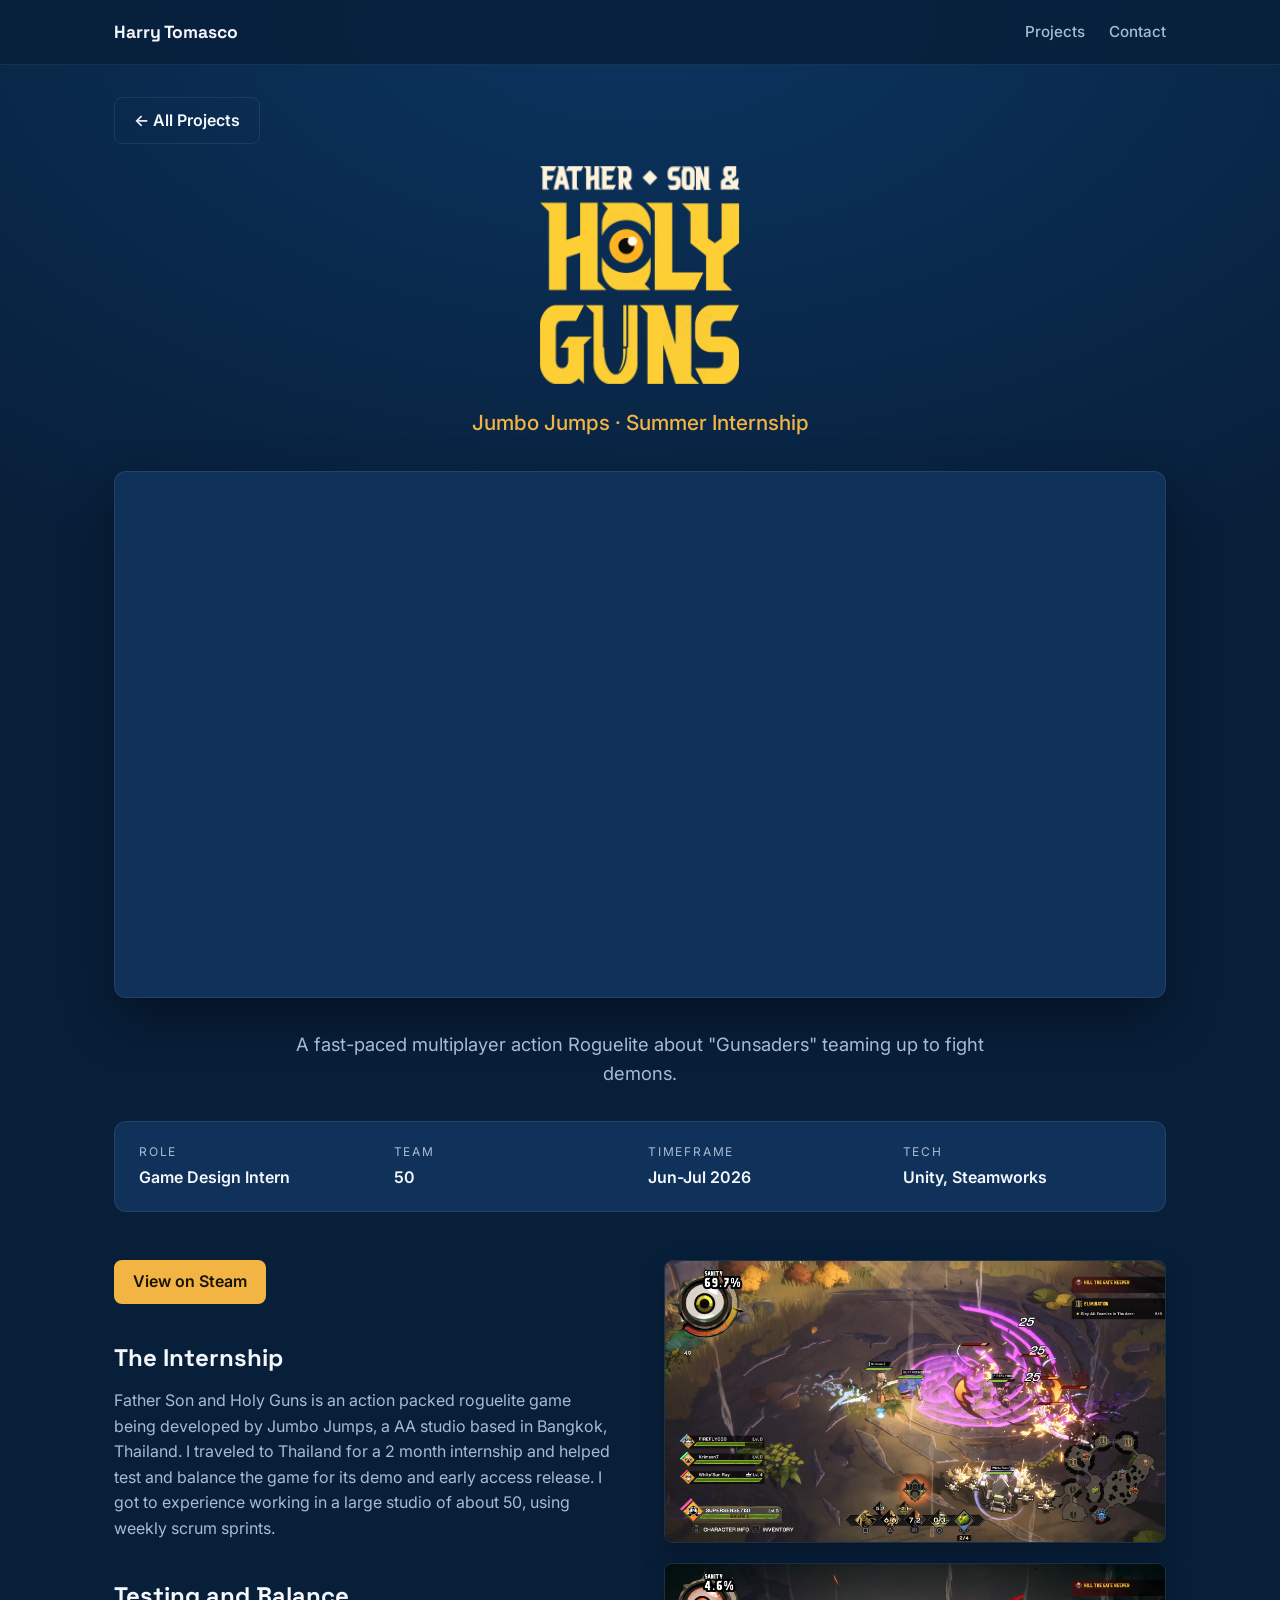
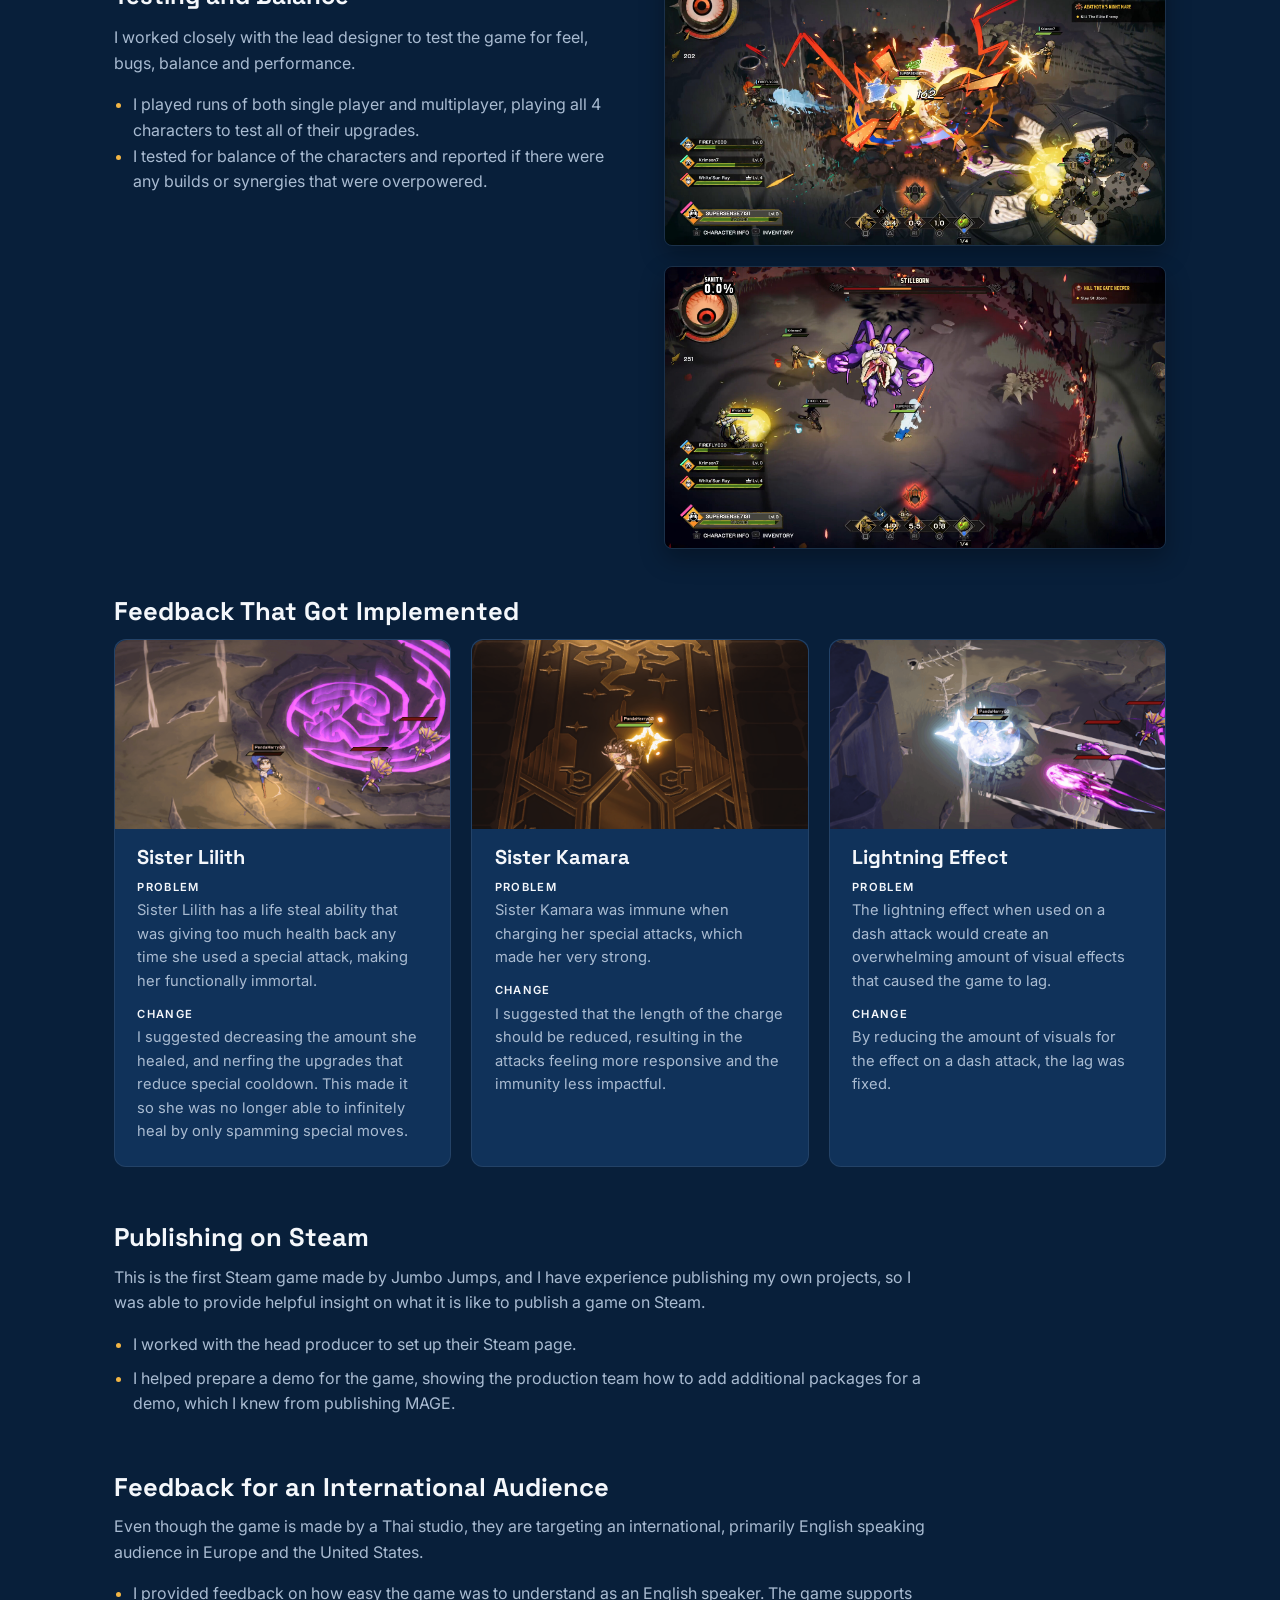
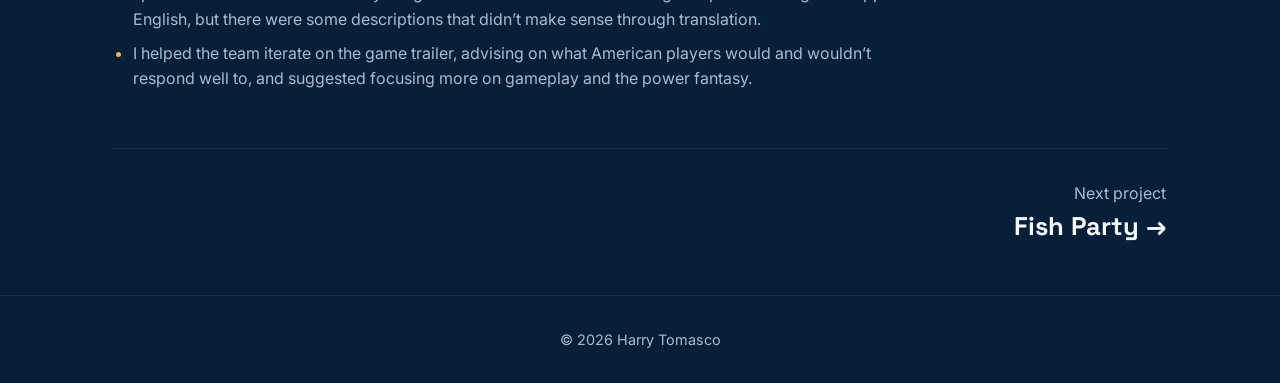
==== commit f6d4025d: "adding gifs" ====
--- a/projects/father-son-and-holy-guns.html
+++ b/projects/father-son-and-holy-guns.html
@@ -69,15 +69,15 @@
            a figure whose image is missing hides itself. -->
       <aside class="shots">
         <figure>
-          <img src="../images/father-son-and-holy-guns/shot1.png" alt="Father Son and Holy Guns screenshot" onerror="this.parentElement.remove()">
+          <img src="../images/father-son-and-holy-guns/fshg1.jpg" alt="Father Son and Holy Guns screenshot" onerror="this.parentElement.remove()">
           <figcaption><!-- OPTIONAL CAPTION --></figcaption>
         </figure>
         <figure>
-          <img src="../images/father-son-and-holy-guns/shot2.png" alt="Father Son and Holy Guns screenshot" onerror="this.parentElement.remove()">
+          <img src="../images/father-son-and-holy-guns/fshg2.jpg" alt="Father Son and Holy Guns screenshot" onerror="this.parentElement.remove()">
           <figcaption></figcaption>
         </figure>
         <figure>
-          <img src="../images/father-son-and-holy-guns/shot3.png" alt="Father Son and Holy Guns screenshot" onerror="this.parentElement.remove()">
+          <img src="../images/father-son-and-holy-guns/fshg3.jpg" alt="Father Son and Holy Guns screenshot" onerror="this.parentElement.remove()">
           <figcaption></figcaption>
         </figure>
       </aside>
@@ -91,7 +91,7 @@
       <h2>Feedback That Got Implemented</h2>
       <div class="card-row">
         <article class="detail-card">
-          <img class="card-gif" src="../images/father-son-and-holy-guns/lilith.gif" alt="Sister Lilith" onerror="this.remove()">
+          <img class="card-gif" src="../images/father-son-and-holy-guns/lilith-fshg.gif" alt="Sister Lilith" onerror="this.remove()">
           <h3>Sister Lilith</h3>
           <dl class="pcr">
             <dt>Problem</dt><dd>Sister Lilith has a life steal ability that was giving too much health back any time she used a special attack, making her functionally immortal.</dd>
@@ -99,7 +99,7 @@
           </dl>
         </article>
         <article class="detail-card">
-          <img class="card-gif" src="../images/father-son-and-holy-guns/kamara.gif" alt="Sister Kamara" onerror="this.remove()">
+          <img class="card-gif" src="../images/father-son-and-holy-guns/kamara-fshg.gif" alt="Sister Kamara" onerror="this.remove()">
           <h3>Sister Kamara</h3>
           <dl class="pcr">
             <dt>Problem</dt><dd>Sister Kamara was immune when charging her special attacks, which made her very strong.</dd>
@@ -107,7 +107,7 @@
           </dl>
         </article>
         <article class="detail-card">
-          <img class="card-gif" src="../images/father-son-and-holy-guns/lightning.gif" alt="Lightning Effect" onerror="this.remove()">
+          <img class="card-gif" src="../images/father-son-and-holy-guns/lightning-fshg.gif" alt="Lightning Effect" onerror="this.remove()">
           <h3>Lightning Effect</h3>
           <dl class="pcr">
             <dt>Problem</dt><dd>The lightning effect when used on a dash attack would create an overwhelming amount of visual effects that caused the game to lag.</dd>
--- a/css/style.css
+++ b/css/style.css
@@ -647,6 +647,80 @@
 .pcr dt:first-child { margin-top: 0; }
 .pcr dd { margin: 0.15rem 0 0; color: var(--text-dim); }
 
+/* Two cards per row instead of three */
+.card-row.two { grid-template-columns: 1fr 1fr; }
+.card-lead { margin: 0 0 0.9rem; font-size: 0.92rem; color: var(--text-dim); }
+.pcr dd ul { margin-top: 0.25rem; }
+
+/* Section heading with a button beside it */
+.heading-row {
+  display: flex;
+  flex-wrap: wrap;
+  align-items: center;
+  gap: 0.75rem 1.25rem;
+  margin-bottom: 0.75rem;
+}
+.heading-row h2 { margin: 0; }
+
+/* Stats row limited to the text width */
+.stats.narrow { max-width: 820px; }
+.detail-list + .sound-clip { margin-top: 1.5rem; }
+
+/* Four stats in one row */
+.stats.wide { grid-template-columns: repeat(4, 1fr); }
+
+/* Document / chart / before-after images with a caption above */
+.doc-figure { margin: 1.75rem 0; max-width: 820px; }
+.doc-figure figcaption { color: var(--text-dim); margin-bottom: 0.6rem; }
+.doc-figure img {
+  width: 100%;
+  display: block;
+  border-radius: 8px;
+  border: 1px solid var(--border);
+}
+.doc-figure.small { max-width: 400px; }
+/* Text on the left, document on the right */
+.split {
+  display: grid;
+  grid-template-columns: 1fr 360px;   /* width of the document */
+  gap: 2.5rem;
+  align-items: start;
+}
+.split .doc-figure { margin: 0; max-width: none; }
+.split .doc-figure figcaption {
+  margin: 0.6rem 0 0;
+  font-size: 0.9rem;
+}
+
+@media (max-width: 800px) {
+  .split { grid-template-columns: 1fr; }
+}
+.before-after {
+  display: grid;
+  grid-template-columns: 1fr 1fr;
+  gap: 1.25rem;
+}
+.before-after:empty { display: none; }
+.before-after .doc-figure { margin: 1.5rem 0 0; max-width: none; }
+.before-after figcaption {
+  font-size: 0.75rem;
+  font-weight: 600;
+  letter-spacing: 0.12em;
+  text-transform: uppercase;
+}
+.detail-section .mini-heading { margin-top: 1.75rem; }
+.section-intro + .mini-heading { margin-top: -0.5rem; }
+
+/* Video clip with sound and play controls */
+.sound-clip {
+  width: 100%;
+  max-width: 820px;
+  display: block;
+  border-radius: 8px;
+  border: 1px solid var(--border);
+}
+.detail-card .card-lead:last-child { margin-bottom: 0; }
+
 /* Next project link at the bottom */
 .next-project {
   display: block;
@@ -675,7 +749,8 @@
   .project-card { padding: 1.5rem; gap: 1.5rem; }
   .project-logo { width: 240px; height: 120px; }
   .project-header .project-logo { width: 100%; height: 160px; }
-  .card-row { grid-template-columns: 1fr; }
+  .card-row, .card-row.two { grid-template-columns: 1fr; }
+  .stats.wide, .before-after { grid-template-columns: 1fr; }
   .stats { grid-template-columns: 1fr; }
   .project-grid { gap: 2.5rem; }
   .project-layout { grid-template-columns: 1fr; gap: 2rem; }
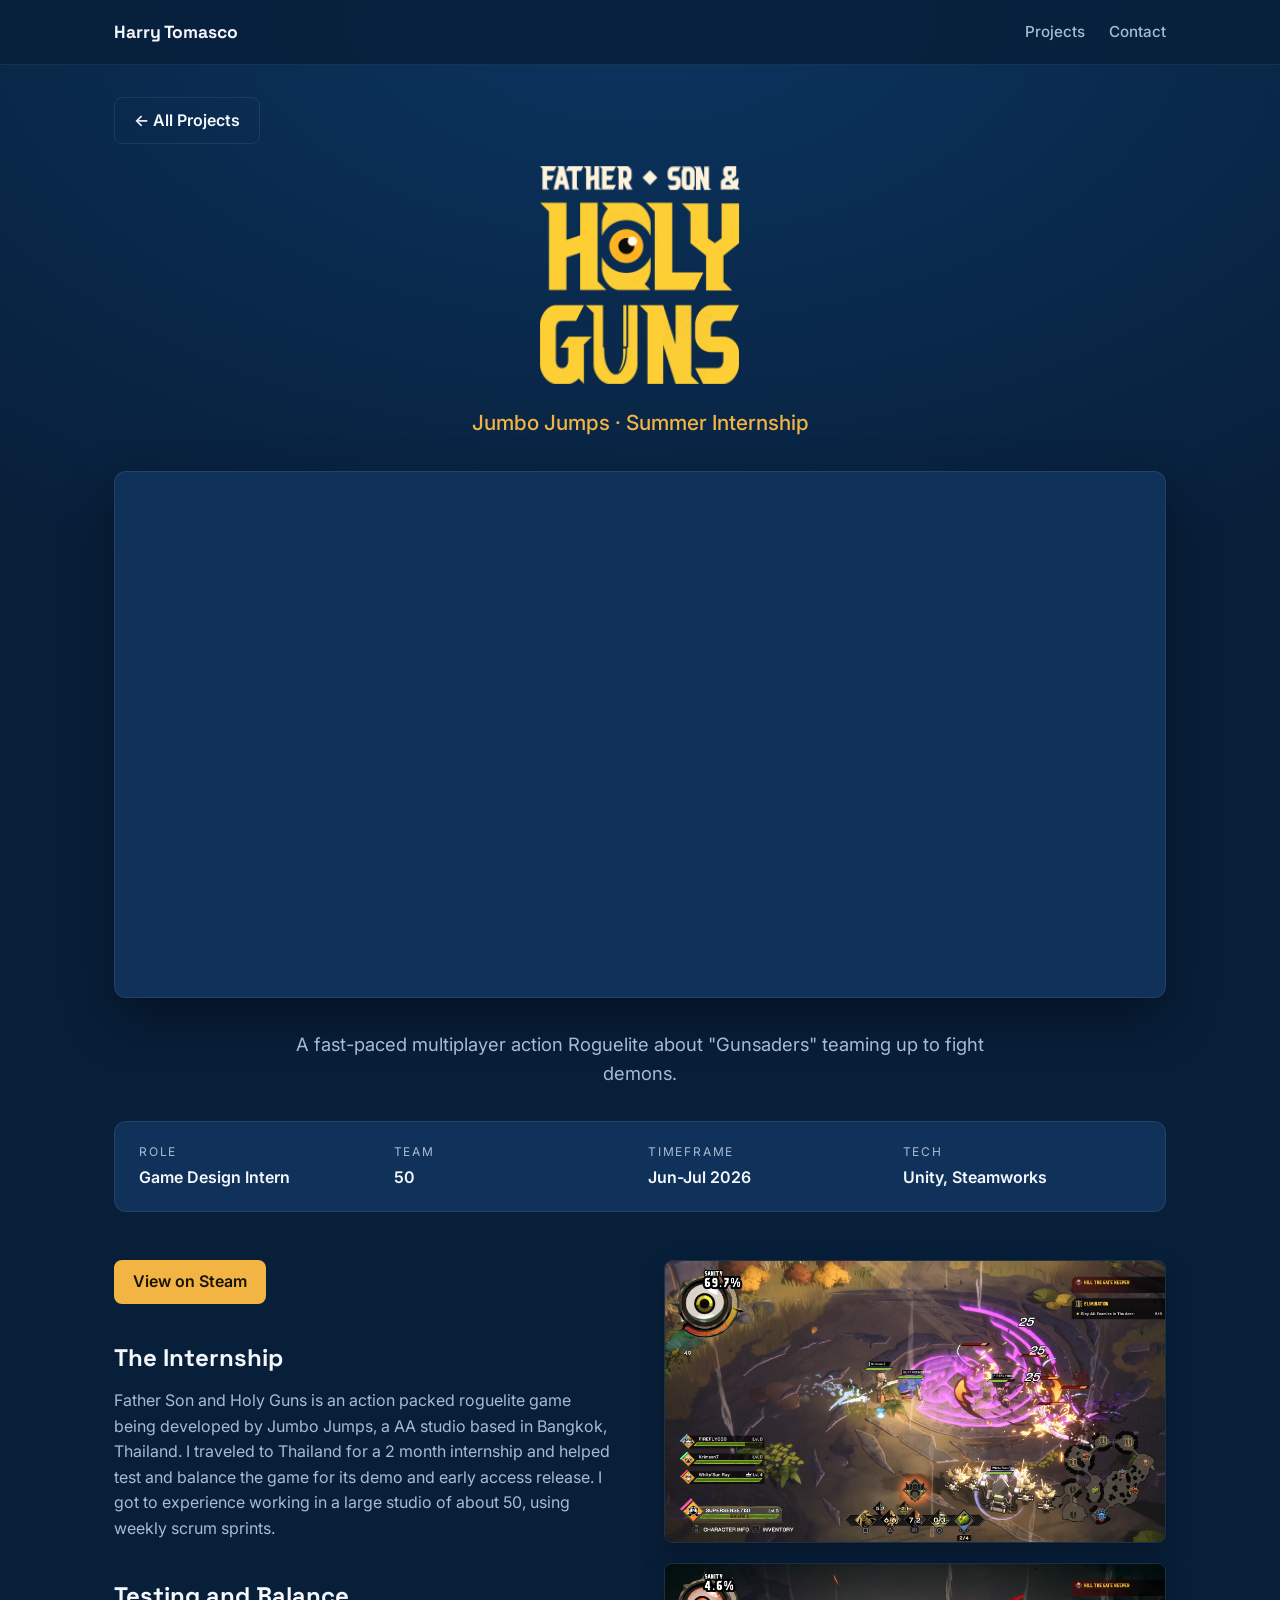
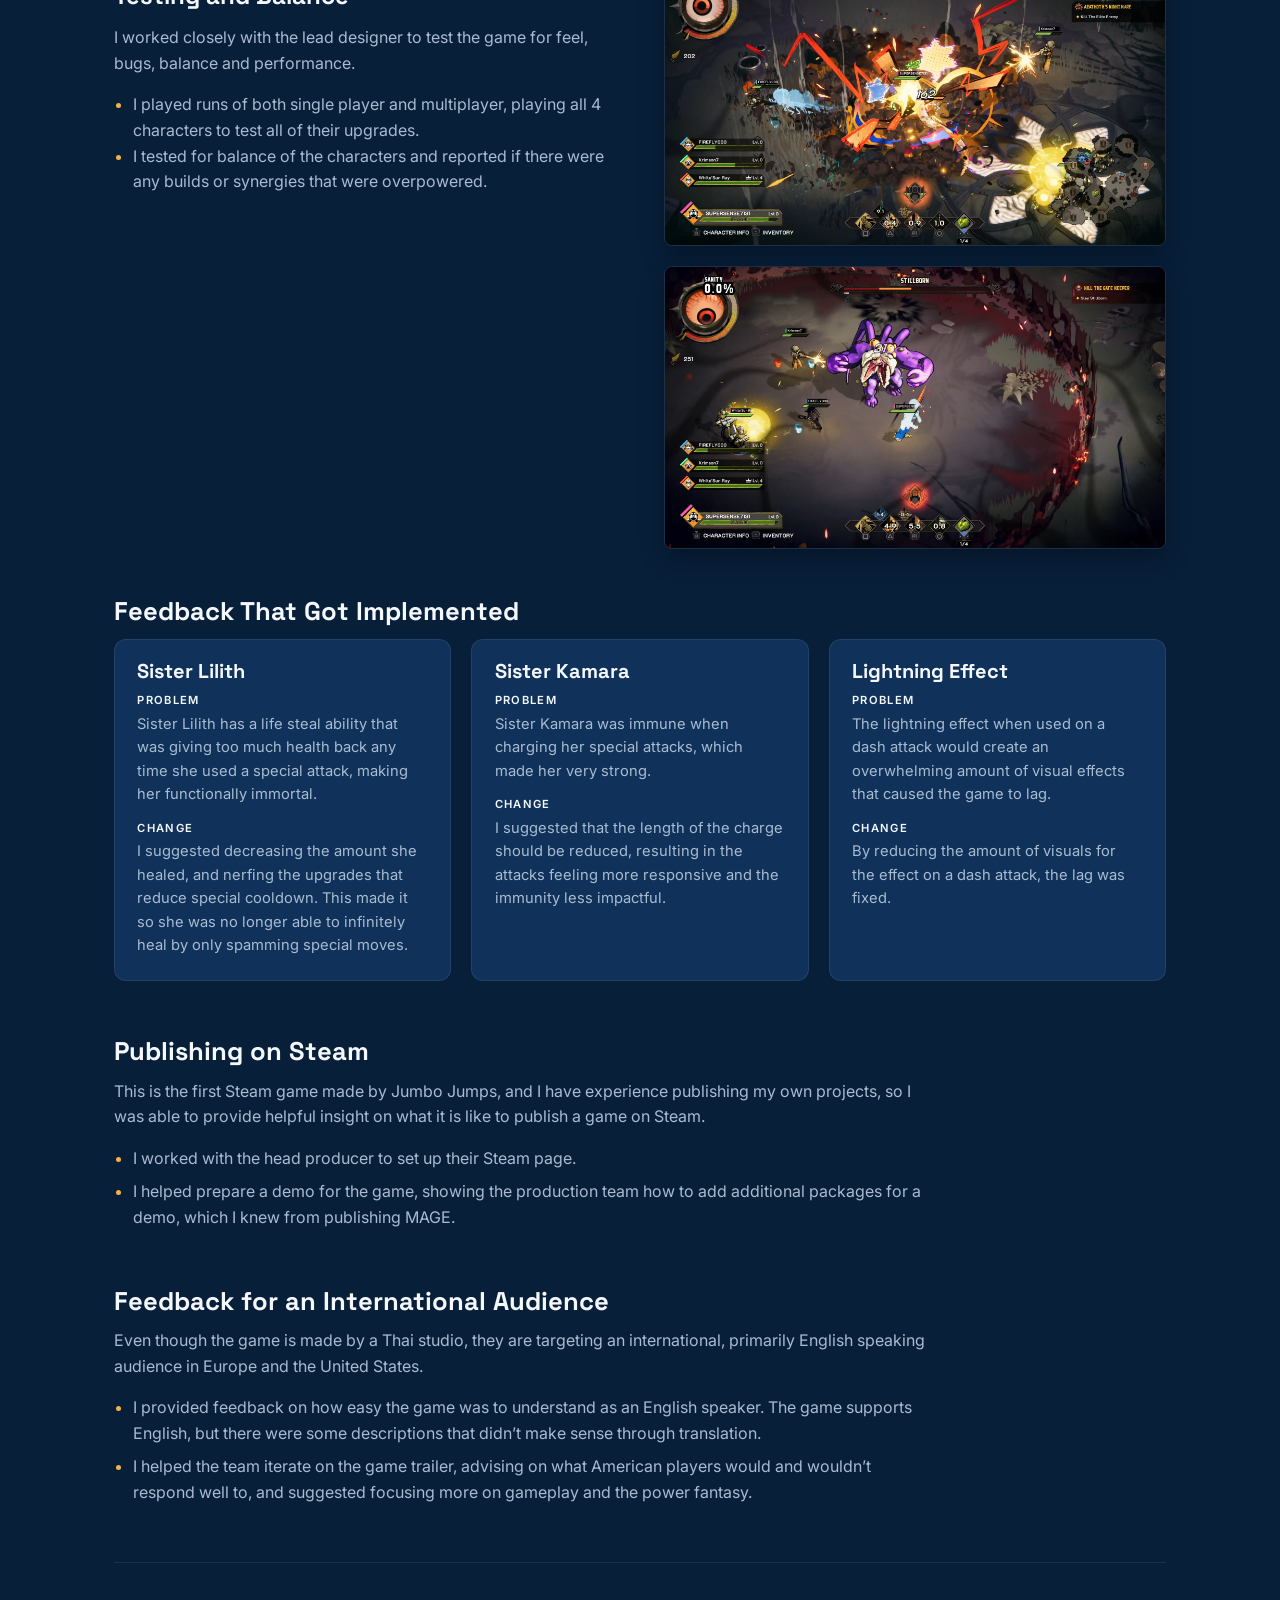
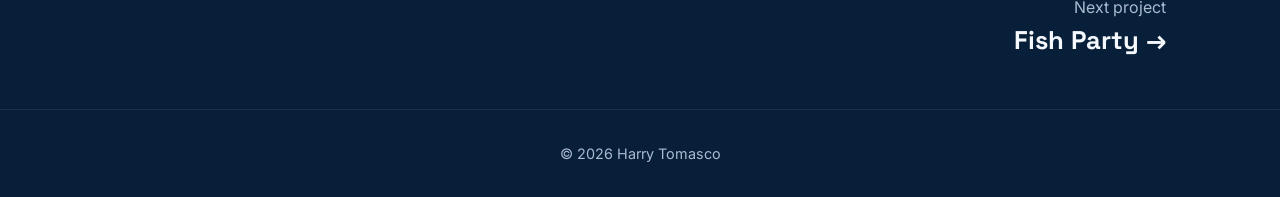
==== commit 095f43db: "Working on fish party and lighthouse" ====
--- a/projects/father-son-and-holy-guns.html
+++ b/projects/father-son-and-holy-guns.html
@@ -91,7 +91,7 @@
       <h2>Feedback That Got Implemented</h2>
       <div class="card-row">
         <article class="detail-card">
-          <img class="card-gif" src="../images/father-son-and-holy-guns/lilith-fshg.gif" alt="Sister Lilith" onerror="this.remove()">
+          <video class="card-gif" src="../images/father-son-and-holy-guns/lilith-fshg.mp4" autoplay loop muted playsinline alt="Sister Lilith" onerror="this.remove()"></video>
           <h3>Sister Lilith</h3>
           <dl class="pcr">
             <dt>Problem</dt><dd>Sister Lilith has a life steal ability that was giving too much health back any time she used a special attack, making her functionally immortal.</dd>
@@ -99,7 +99,7 @@
           </dl>
         </article>
         <article class="detail-card">
-          <img class="card-gif" src="../images/father-son-and-holy-guns/kamara-fshg.gif" alt="Sister Kamara" onerror="this.remove()">
+          <video class="card-gif" src="../images/father-son-and-holy-guns/kamara-fshg.mp4" autoplay loop muted playsinline alt="Sister Kamara" onerror="this.remove()"></video>
           <h3>Sister Kamara</h3>
           <dl class="pcr">
             <dt>Problem</dt><dd>Sister Kamara was immune when charging her special attacks, which made her very strong.</dd>
@@ -107,7 +107,7 @@
           </dl>
         </article>
         <article class="detail-card">
-          <img class="card-gif" src="../images/father-son-and-holy-guns/lightning-fshg.gif" alt="Lightning Effect" onerror="this.remove()">
+          <video class="card-gif" src="../images/father-son-and-holy-guns/lightning-fshg.mp4" autoplay loop muted playsinline alt="Lightning Effect" onerror="this.remove()"></video>
           <h3>Lightning Effect</h3>
           <dl class="pcr">
             <dt>Problem</dt><dd>The lightning effect when used on a dash attack would create an overwhelming amount of visual effects that caused the game to lag.</dd>
--- a/css/style.css
+++ b/css/style.css
@@ -707,6 +707,20 @@
   font-weight: 600;
   letter-spacing: 0.12em;
   text-transform: uppercase;
+}
+/* Equal-width columns that never stretch to fit their content */
+.before-after { grid-template-columns: repeat(2, minmax(0, 1fr)); }
+
+/* Same-size 16:9 box for images and videos */
+.before-after img,
+.before-after video {
+  width: 100%;
+  aspect-ratio: 16 / 9;
+  object-fit: contain;
+  background: var(--card);
+  display: block;
+  border-radius: 8px;
+  border: 1px solid var(--border);
 }
 .detail-section .mini-heading { margin-top: 1.75rem; }
 .section-intro + .mini-heading { margin-top: -0.5rem; }
